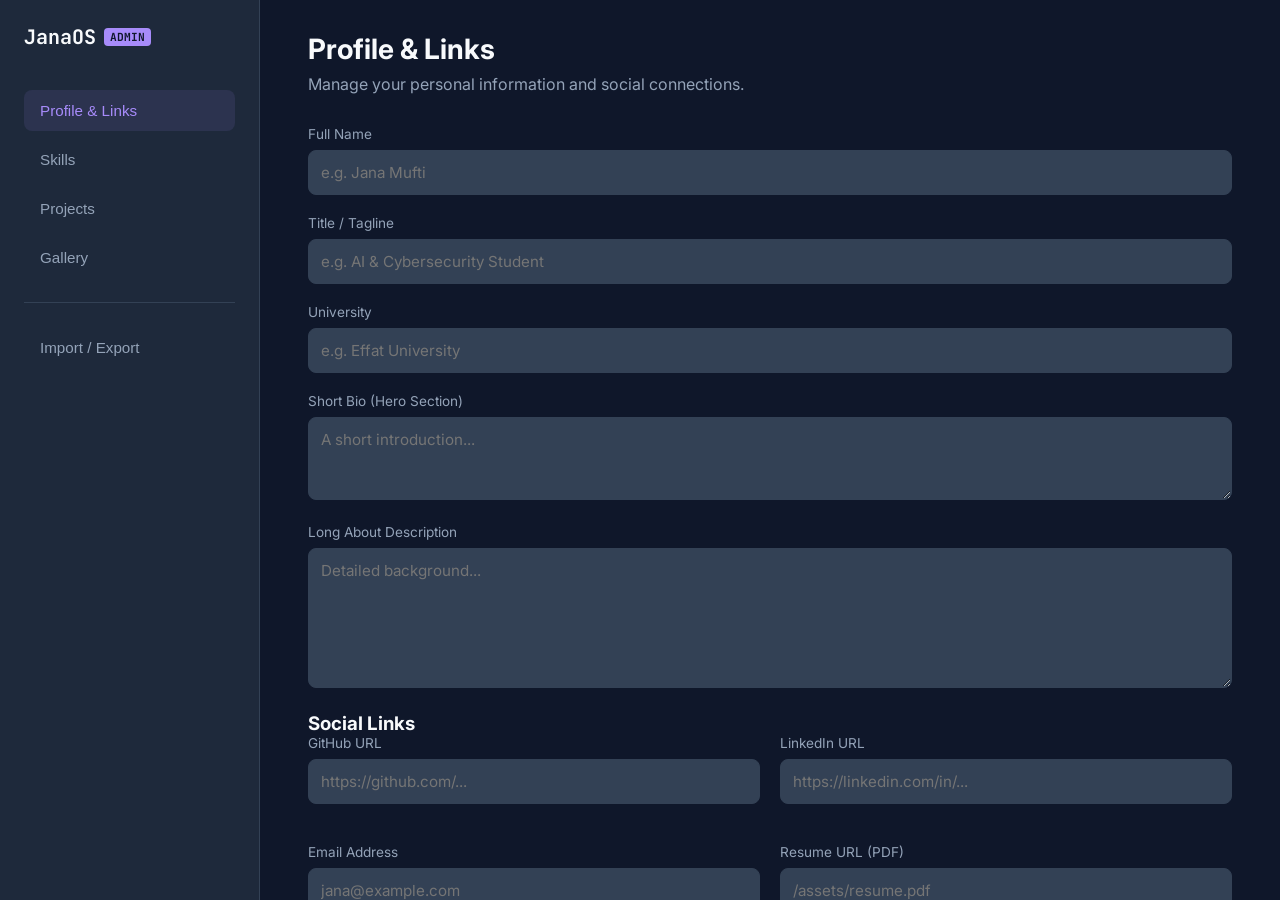
==== admin/index.html @ b4bfcc38 "V1.0.1" ====
<!DOCTYPE html>
<html lang="en">
<head>
    <meta charset="UTF-8">
    <meta name="viewport" content="width=device-width, initial-scale=1.0">
    <title>JanaOS Admin Panel</title>
    <link rel="stylesheet" href="admin.css">
    <link rel="preconnect" href="https://fonts.googleapis.com">
    <link rel="preconnect" href="https://fonts.gstatic.com" crossorigin>
    <link href="https://fonts.googleapis.com/css2?family=Inter:wght@400;500;600&family=JetBrains+Mono:wght@400;500&display=swap" rel="stylesheet">
</head>
<body>

    <div class="app-container">
        <!-- Sidebar -->
        <aside class="sidebar">
            <div class="brand">
                <span>JanaOS</span> <span class="badge">ADMIN</span>
            </div>
            <nav class="nav-menu">
                <button class="nav-btn active" data-tab="profile">Profile & Links</button>
                <button class="nav-btn" data-tab="skills">Skills</button>
                <button class="nav-btn" data-tab="projects">Projects</button>
                <button class="nav-btn" data-tab="gallery">Gallery</button>
                <div class="nav-divider"></div>
                <button class="nav-btn export-btn" data-tab="export">Import / Export</button>
            </nav>
        </aside>

        <!-- Main Content -->
        <main class="main-content">
            
            <!-- Notification Toast -->
            <div id="toast" class="toast hidden">Action Successful</div>

            <!-- Profile Section -->
            <section id="profile" class="tab-content active">
                <header class="section-header">
                    <h2>Profile & Links</h2>
                    <p>Manage your personal information and social connections.</p>
                </header>

                <div class="form-group">
                    <label>Full Name</label>
                    <input type="text" id="p-name" placeholder="e.g. Jana Mufti">
                </div>

                <div class="form-group">
                    <label>Title / Tagline</label>
                    <input type="text" id="p-title" placeholder="e.g. AI & Cybersecurity Student">
                </div>

                <div class="form-group">
                    <label>University</label>
                    <input type="text" id="p-university" placeholder="e.g. Effat University">
                </div>

                <div class="form-group">
                    <label>Short Bio (Hero Section)</label>
                    <textarea id="p-bio" rows="3" placeholder="A short introduction..."></textarea>
                </div>

                <div class="form-group">
                    <label>Long About Description</label>
                    <textarea id="p-about" rows="6" placeholder="Detailed background..."></textarea>
                </div>

                <h3 class="subsection-title">Social Links</h3>
                <div class="grid-2">
                    <div class="form-group">
                        <label>GitHub URL</label>
                        <input type="text" id="l-github" placeholder="https://github.com/...">
                    </div>
                    <div class="form-group">
                        <label>LinkedIn URL</label>
                        <input type="text" id="l-linkedin" placeholder="https://linkedin.com/in/...">
                    </div>
                    <div class="form-group">
                        <label>Email Address</label>
                        <input type="email" id="l-email" placeholder="jana@example.com">
                    </div>
                    <div class="form-group">
                        <label>Resume URL (PDF)</label>
                        <input type="text" id="l-resume" placeholder="/assets/resume.pdf">
                    </div>
                </div>
            </section>

            <!-- Skills Section -->
            <section id="skills" class="tab-content">
                <header class="section-header">
                    <h2>Technical Skills</h2>
                    <p>Categorize your technical abilities.</p>
                </header>

                <div class="skills-grid">
                    <!-- Languages -->
                    <div class="skill-category">
                        <h3>Languages</h3>
                        <div class="tag-input-container">
                            <input type="text" class="skill-input" data-category="languages" placeholder="Add language + Enter">
                            <button class="add-skill-btn">+</button>
                        </div>
                        <div class="tags-list" id="skills-languages"></div>
                    </div>

                    <!-- AI Tools -->
                    <div class="skill-category">
                        <h3>AI / ML Tools</h3>
                        <div class="tag-input-container">
                            <input type="text" class="skill-input" data-category="ai_tools" placeholder="Add tool + Enter">
                            <button class="add-skill-btn">+</button>
                        </div>
                        <div class="tags-list" id="skills-ai_tools"></div>
                    </div>

                    <!-- Security Tools -->
                    <div class="skill-category">
                        <h3>Security Tools</h3>
                        <div class="tag-input-container">
                            <input type="text" class="skill-input" data-category="security_tools" placeholder="Add tool + Enter">
                            <button class="add-skill-btn">+</button>
                        </div>
                        <div class="tags-list" id="skills-security_tools"></div>
                    </div>

                    <!-- Frameworks -->
                    <div class="skill-category">
                        <h3>Frameworks & Others</h3>
                        <div class="tag-input-container">
                            <input type="text" class="skill-input" data-category="frameworks" placeholder="Add framework + Enter">
                            <button class="add-skill-btn">+</button>
                        </div>
                        <div class="tags-list" id="skills-frameworks"></div>
                    </div>
                </div>
            </section>

            <!-- Projects Section -->
            <section id="projects" class="tab-content">
                <header class="section-header">
                    <h2>Projects</h2>
                    <p>Showcase your work.</p>
                </header>

                <div class="project-form card">
                    <h3>Add / Edit Project</h3>
                    <input type="hidden" id="proj-id">
                    
                    <div class="form-group">
                        <label>Project Title</label>
                        <input type="text" id="proj-title">
                    </div>

                    <div class="grid-2">
                        <div class="form-group">
                            <label>Category</label>
                            <select id="proj-category">
                                <option value="AI">Artificial Intelligence</option>
                                <option value="Cybersecurity">Cybersecurity</option>
                                <option value="Systems">Systems</option>
                                <option value="Other">Other</option>
                            </select>
                        </div>
                        <div class="form-group">
                            <label>Tech Stack (comma separated)</label>
                            <input type="text" id="proj-tags" placeholder="Python, React, etc.">
                        </div>
                    </div>

                    <div class="form-group">
                        <label>Short Description</label>
                        <input type="text" id="proj-desc" placeholder="One sentence summary">
                    </div>

                    <div class="form-group">
                        <label>Full Details</label>
                        <textarea id="proj-details" rows="3"></textarea>
                    </div>

                    <div class="grid-2">
                        <div class="form-group">
                            <label>GitHub Link</label>
                            <input type="text" id="proj-github">
                        </div>
                        <div class="form-group">
                            <label>Demo Link</label>
                            <input type="text" id="proj-demo">
                        </div>
                    </div>

                    <div class="form-actions">
                        <button id="save-project-btn" class="btn btn-primary">Save Project</button>
                        <button id="clear-project-btn" class="btn btn-secondary">Clear Form</button>
                    </div>
                </div>

                <div id="projects-list" class="items-list">
                    <!-- Projects rendered here -->
                </div>
            </section>

            <!-- Gallery Section -->
            <section id="gallery" class="tab-content">
                <header class="section-header">
                    <h2>Creative Gallery</h2>
                    <p>Photography and visual items.</p>
                </header>

                <div class="gallery-form card">
                    <div class="grid-2">
                        <div class="form-group">
                            <label>Image URL</label>
                            <input type="text" id="gal-src" placeholder="https://...">
                        </div>
                        <div class="form-group">
                            <label>Caption</label>
                            <input type="text" id="gal-caption" placeholder="Image description">
                        </div>
                    </div>
                    <div class="form-group">
                        <label>Category</label>
                        <select id="gal-category">
                            <option value="Photography">Photography</option>
                            <option value="Tech">Tech</option>
                            <option value="Other">Other</option>
                        </select>
                    </div>
                    <button id="add-gallery-btn" class="btn btn-primary">Add Image</button>
                </div>

                <div id="gallery-list" class="gallery-grid">
                    <!-- Gallery items rendered here -->
                </div>
            </section>

            <!-- Export Section -->
            <section id="export" class="tab-content">
                <header class="section-header">
                    <h2>Data Management</h2>
                    <p>Import existing data or export your changes.</p>
                </header>

                <div class="card">
                    <h3>Import Data</h3>
                    <p class="text-muted">Load an existing <code>portfolio-data.json</code> file to edit.</p>
                    <div class="file-upload">
                        <input type="file" id="import-file" accept=".json">
                    </div>
                </div>

                <div class="card">
                    <h3>Export Data</h3>
                    <p class="text-muted">Download the updated JSON file. Place this file in your <code>/data</code> folder.</p>
                    <button id="export-btn" class="btn btn-accent large-btn">Download portfolio-data.json</button>
                </div>
            </section>

        </main>
    </div>

    <script src="admin.js"></script>
</body>
</html>
---- admin/admin.css ----
:root {
    --bg-dark: #0f172a;
    --bg-panel: #1e293b;
    --bg-input: #334155;
    --text-main: #f8fafc;
    --text-muted: #94a3b8;
    --accent: #a78bfa;
    --accent-hover: #8b5cf6;
    --border: #334155;
    --danger: #ef4444;
}

* {
    box-sizing: border-box;
    margin: 0;
    padding: 0;
}

body {
    font-family: 'Inter', sans-serif;
    background-color: var(--bg-dark);
    color: var(--text-main);
    height: 100vh;
    overflow: hidden;
}

.app-container {
    display: flex;
    height: 100%;
}

/* Sidebar */
.sidebar {
    width: 260px;
    background-color: var(--bg-panel);
    border-right: 1px solid var(--border);
    display: flex;
    flex-direction: column;
    padding: 1.5rem;
}

.brand {
    font-family: 'JetBrains Mono', monospace;
    font-size: 1.25rem;
    font-weight: 700;
    margin-bottom: 2.5rem;
    display: flex;
    align-items: center;
    gap: 0.5rem;
}

.badge {
    font-size: 0.7rem;
    background: var(--accent);
    color: var(--bg-dark);
    padding: 2px 6px;
    border-radius: 4px;
}

.nav-menu {
    display: flex;
    flex-direction: column;
    gap: 0.5rem;
}

.nav-btn {
    background: transparent;
    border: none;
    color: var(--text-muted);
    text-align: left;
    padding: 0.75rem 1rem;
    border-radius: 0.5rem;
    cursor: pointer;
    font-size: 0.95rem;
    font-weight: 500;
    transition: all 0.2s;
}

.nav-btn:hover {
    background: rgba(255, 255, 255, 0.05);
    color: var(--text-main);
}

.nav-btn.active {
    background: rgba(167, 139, 250, 0.1);
    color: var(--accent);
}

.nav-divider {
    height: 1px;
    background: var(--border);
    margin: 1rem 0;
}

/* Main Content */
.main-content {
    flex: 1;
    padding: 2rem 3rem;
    overflow-y: auto;
    position: relative;
}

.section-header {
    margin-bottom: 2rem;
}

.section-header h2 {
    font-size: 1.75rem;
    margin-bottom: 0.5rem;
}

.section-header p {
    color: var(--text-muted);
}

/* Tabs */
.tab-content {
    display: none;
    animation: fadeIn 0.3s ease;
}

.tab-content.active {
    display: block;
}

@keyframes fadeIn {
    from { opacity: 0; transform: translateY(10px); }
    to { opacity: 1; transform: translateY(0); }
}

/* Forms */
.form-group {
    margin-bottom: 1.25rem;
}

.grid-2 {
    display: grid;
    grid-template-columns: 1fr 1fr;
    gap: 1.25rem;
}

label {
    display: block;
    font-size: 0.85rem;
    color: var(--text-muted);
    margin-bottom: 0.5rem;
}

input, textarea, select {
    width: 100%;
    background: var(--bg-input);
    border: 1px solid var(--border);
    color: var(--text-main);
    padding: 0.75rem;
    border-radius: 0.5rem;
    font-family: inherit;
    font-size: 0.95rem;
    transition: border-color 0.2s;
}

input:focus, textarea:focus, select:focus {
    outline: none;
    border-color: var(--accent);
}

/* Cards */
.card {
    background: var(--bg-panel);
    border: 1px solid var(--border);
    border-radius: 0.75rem;
    padding: 1.5rem;
    margin-bottom: 1.5rem;
}

.card h3 {
    margin-bottom: 1.25rem;
    font-size: 1.1rem;
}

/* Buttons */
.btn {
    padding: 0.75rem 1.5rem;
    border-radius: 0.5rem;
    border: none;
    font-weight: 600;
    cursor: pointer;
    transition: all 0.2s;
}

.btn-primary {
    background: var(--accent);
    color: var(--bg-dark);
}

.btn-primary:hover {
    background: var(--accent-hover);
}

.btn-secondary {
    background: transparent;
    border: 1px solid var(--border);
    color: var(--text-muted);
}

.btn-secondary:hover {
    border-color: var(--text-muted);
    color: var(--text-main);
}

.btn-danger {
    background: rgba(239, 68, 68, 0.1);
    color: var(--danger);
    padding: 0.4rem 0.8rem;
    font-size: 0.85rem;
}

.btn-danger:hover {
    background: rgba(239, 68, 68, 0.2);
}

.large-btn {
    width: 100%;
    font-size: 1.1rem;
    padding: 1rem;
}

.form-actions {
    display: flex;
    gap: 1rem;
    margin-top: 1.5rem;
}

/* Skills Tags */
.skills-grid {
    display: grid;
    grid-template-columns: repeat(auto-fill, minmax(300px, 1fr));
    gap: 1.5rem;
}

.skill-category {
    background: var(--bg-panel);
    padding: 1.5rem;
    border-radius: 0.75rem;
    border: 1px solid var(--border);
}

.tag-input-container {
    display: flex;
    gap: 0.5rem;
    margin-bottom: 1rem;
}

.add-skill-btn {
    background: var(--bg-input);
    border: 1px solid var(--border);
    color: var(--accent);
    width: 42px;
    border-radius: 0.5rem;
    cursor: pointer;
    font-size: 1.2rem;
}

.tags-list {
    display: flex;
    flex-wrap: wrap;
    gap: 0.5rem;
}

.tag {
    background: rgba(167, 139, 250, 0.1);
    color: var(--accent);
    padding: 0.25rem 0.75rem;
    border-radius: 999px;
    font-size: 0.85rem;
    display: flex;
    align-items: center;
    gap: 0.5rem;
}

.tag-remove {
    cursor: pointer;
    opacity: 0.6;
}

.tag-remove:hover {
    opacity: 1;
}

/* Projects List */
.items-list {
    display: flex;
    flex-direction: column;
    gap: 1rem;
}

.list-item {
    background: var(--bg-panel);
    border: 1px solid var(--border);
    padding: 1rem;
    border-radius: 0.5rem;
    display: flex;
    justify-content: space-between;
    align-items: center;
}

.item-info h4 {
    font-size: 1rem;
    margin-bottom: 0.25rem;
}

.item-info p {
    font-size: 0.85rem;
    color: var(--text-muted);
}

.item-actions {
    display: flex;
    gap: 0.5rem;
}

/* Gallery Grid */
.gallery-grid {
    display: grid;
    grid-template-columns: repeat(auto-fill, minmax(150px, 1fr));
    gap: 1rem;
    margin-top: 2rem;
}

.gallery-item {
    position: relative;
    aspect-ratio: 1;
    border-radius: 0.5rem;
    overflow: hidden;
    border: 1px solid var(--border);
}

.gallery-item img {
    width: 100%;
    height: 100%;
    object-fit: cover;
}

.gallery-overlay {
    position: absolute;
    inset: 0;
    background: rgba(0,0,0,0.7);
    display: flex;
    align-items: center;
    justify-content: center;
    opacity: 0;
    transition: opacity 0.2s;
}

.gallery-item:hover .gallery-overlay {
    opacity: 1;
}

/* Toast */
.toast {
    position: fixed;
    bottom: 2rem;
    right: 2rem;
    background: var(--accent);
    color: var(--bg-dark);
    padding: 1rem 2rem;
    border-radius: 0.5rem;
    font-weight: 600;
    box-shadow: 0 10px 15px -3px rgba(0, 0, 0, 0.3);
    z-index: 100;
    transition: transform 0.3s, opacity 0.3s;
}

.toast.hidden {
    transform: translateY(20px);
    opacity: 0;
    pointer-events: none;
}

/* Responsive */
@media (max-width: 768px) {
    .app-container {
        flex-direction: column;
        height: auto;
        overflow-y: auto;
    }

    .sidebar {
        width: 100%;
        height: auto;
        padding: 1rem;
    }

    .nav-menu {
        flex-direction: row;
        overflow-x: auto;
        padding-bottom: 0.5rem;
    }

    .nav-btn {
        white-space: nowrap;
    }
    
    .main-content {
        padding: 1.5rem;
        overflow: visible;
    }
    
    .grid-2 {
        grid-template-columns: 1fr;
    }
}
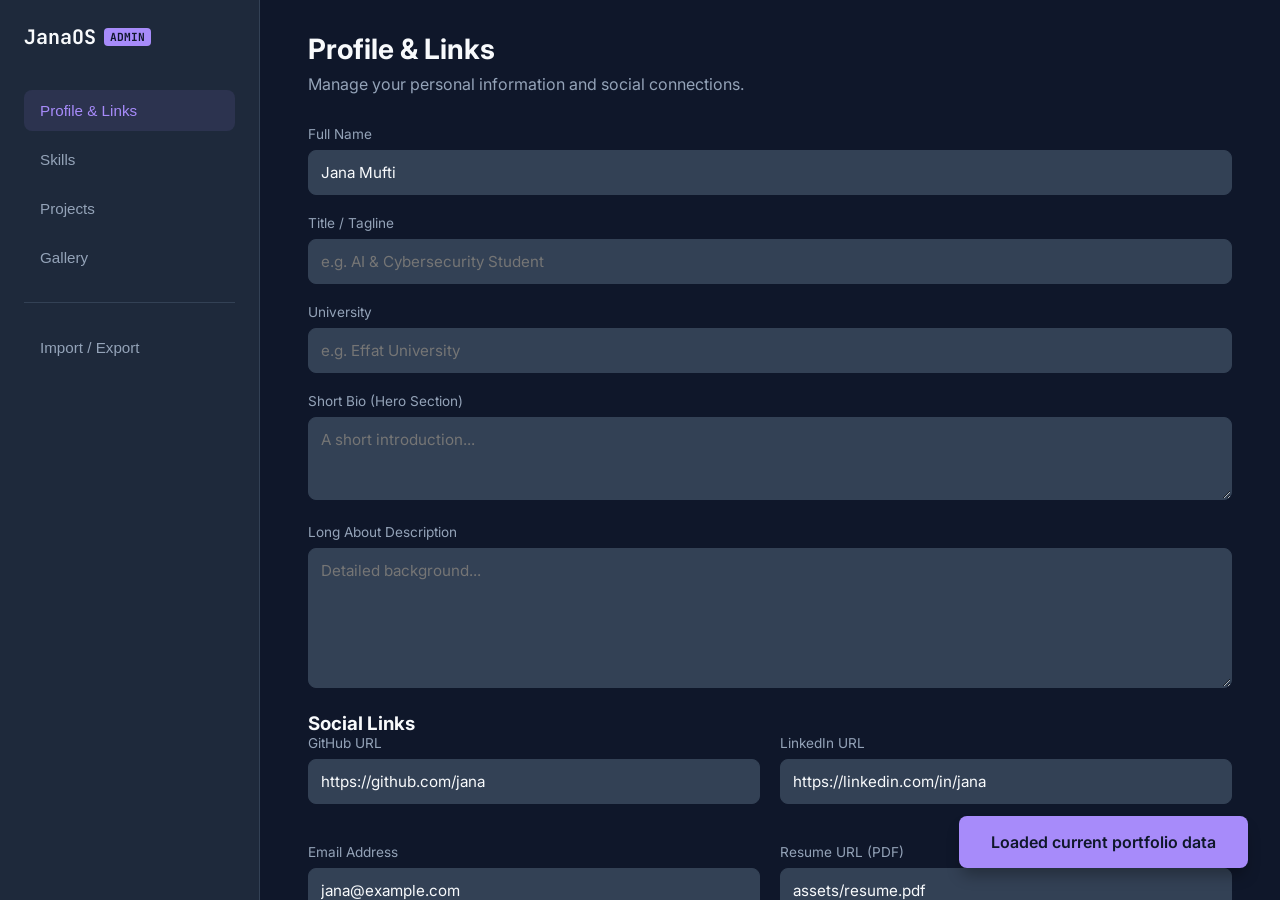
==== commit 64a6d424: "V1.0.2" ====
--- a/admin/index.html
+++ b/admin/index.html
@@ -251,8 +251,8 @@
 
                 <div class="card">
                     <h3>Export Data</h3>
-                    <p class="text-muted">Download the updated JSON file. Place this file in your <code>/data</code> folder.</p>
-                    <button id="export-btn" class="btn btn-accent large-btn">Download portfolio-data.json</button>
+                    <p class="text-muted">Download the updated JSON files. Place these files in your <code>/data</code> folder.</p>
+                    <button id="export-btn" class="btn btn-accent large-btn">Download All JSON Files</button>
                 </div>
             </section>
 
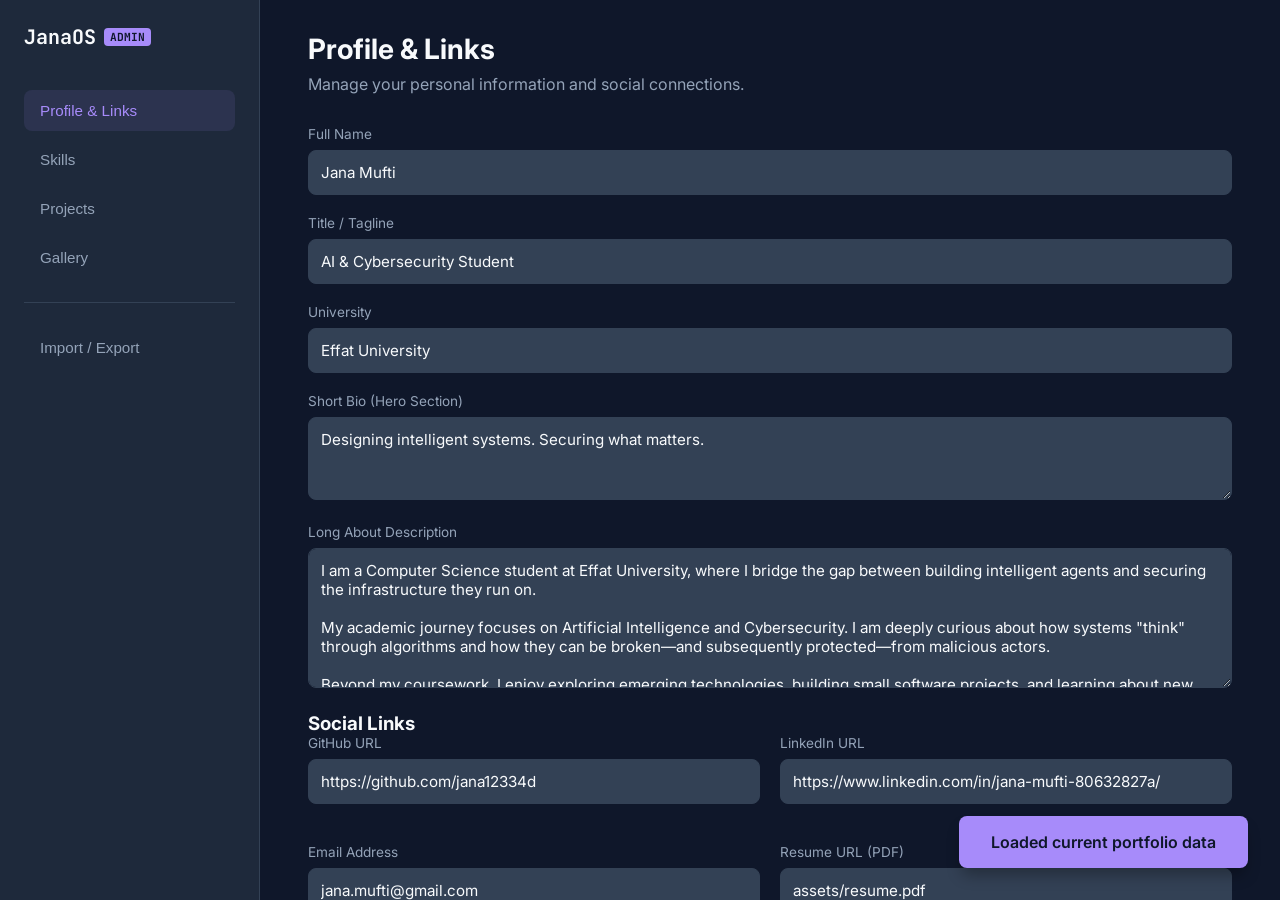
==== commit 1d5ba721: "V1.03" ====
--- a/admin/index.html
+++ b/admin/index.html
@@ -251,8 +251,8 @@
 
                 <div class="card">
                     <h3>Export Data</h3>
-                    <p class="text-muted">Download the updated JSON files. Place these files in your <code>/data</code> folder.</p>
-                    <button id="export-btn" class="btn btn-accent large-btn">Download All JSON Files</button>
+                    <p class="text-muted">Download the updated JSON file. Place this file in your <code>/data</code> folder.</p>
+                    <button id="export-btn" class="btn btn-accent large-btn">Download portfolio-data.json</button>
                 </div>
             </section>
 
